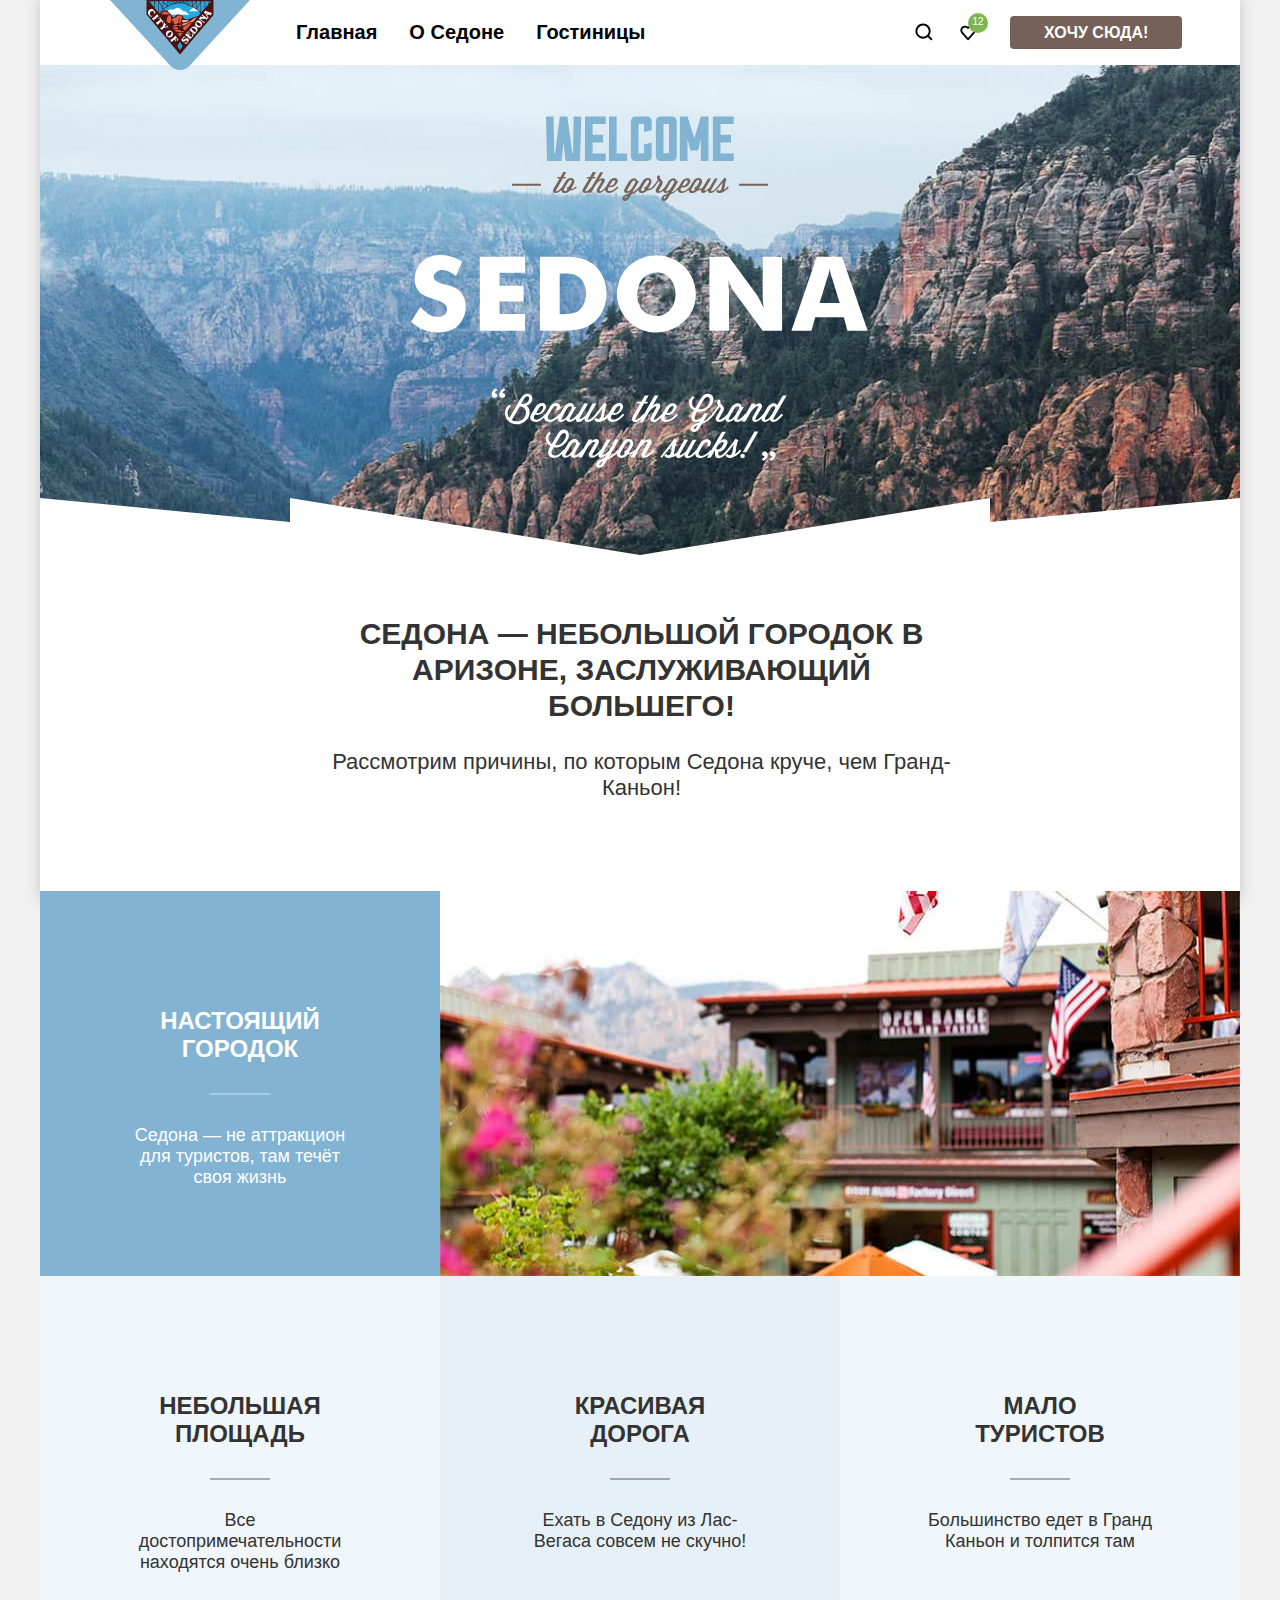
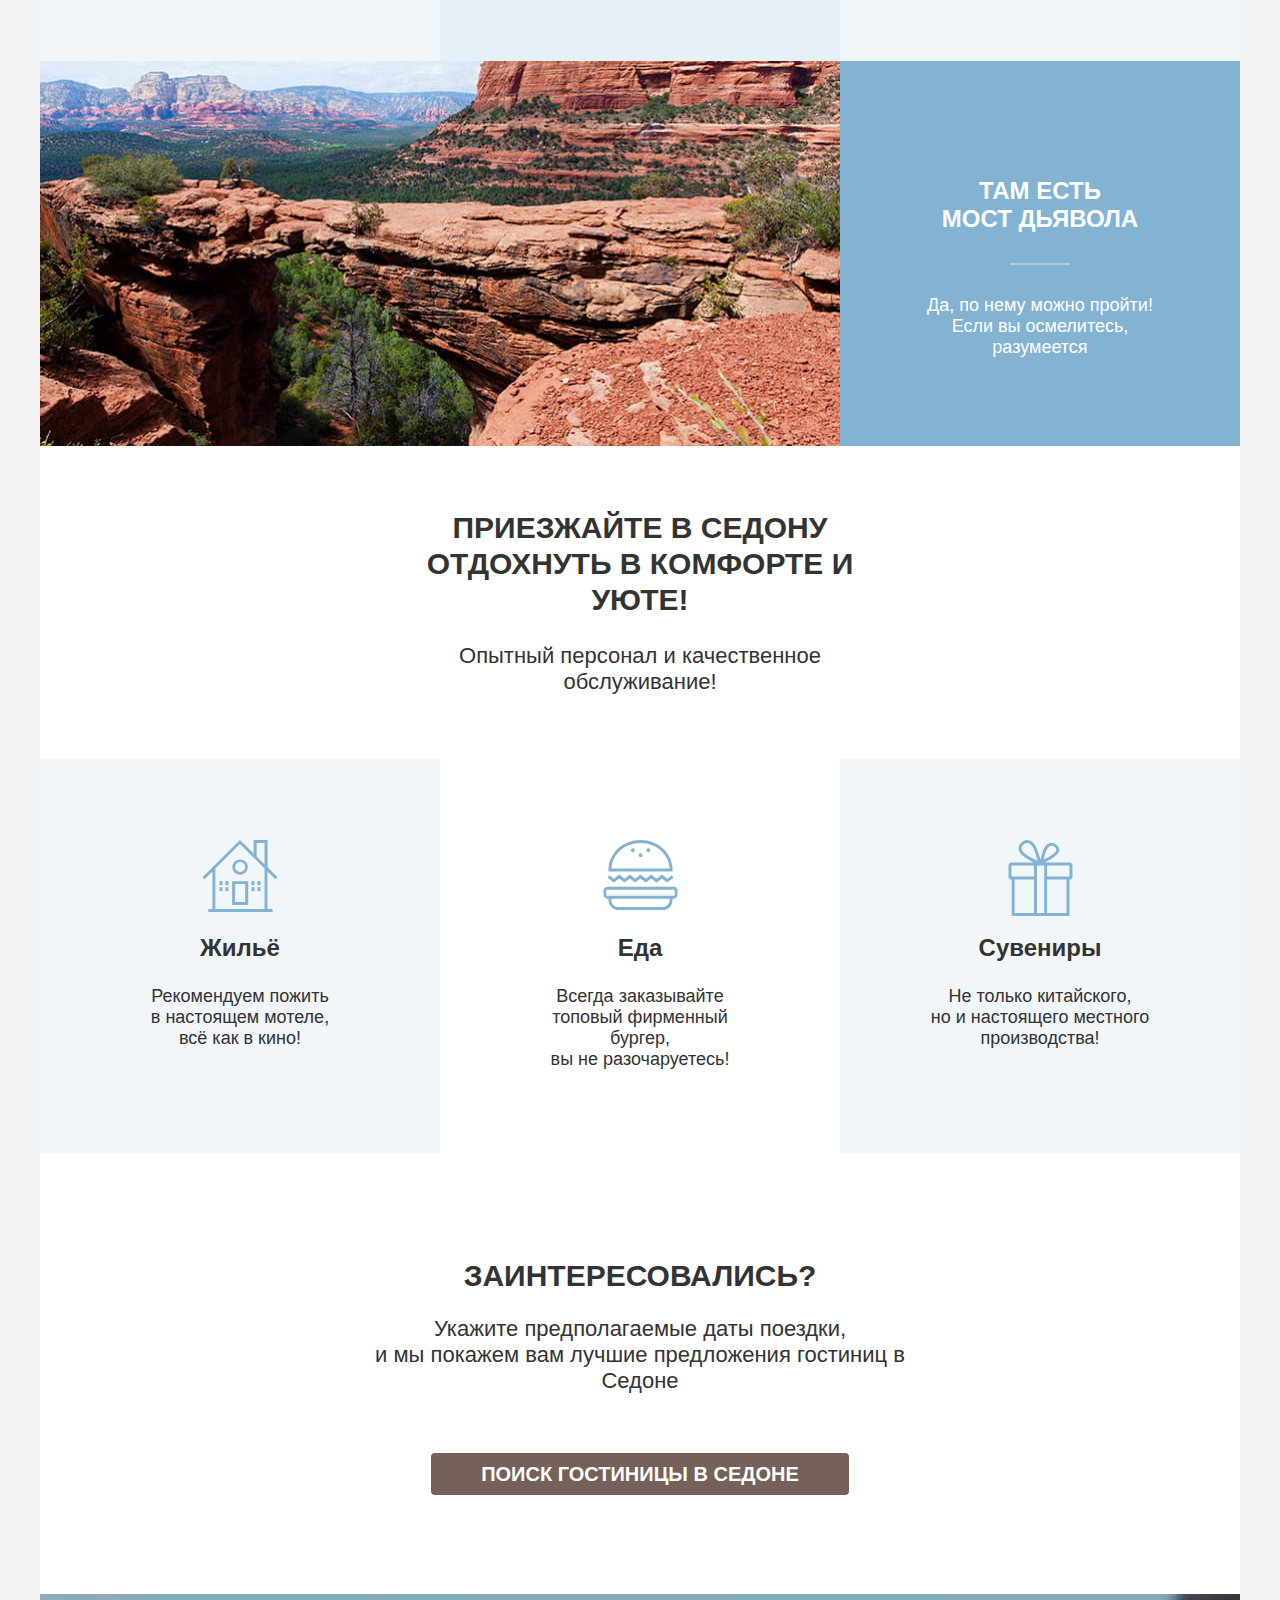
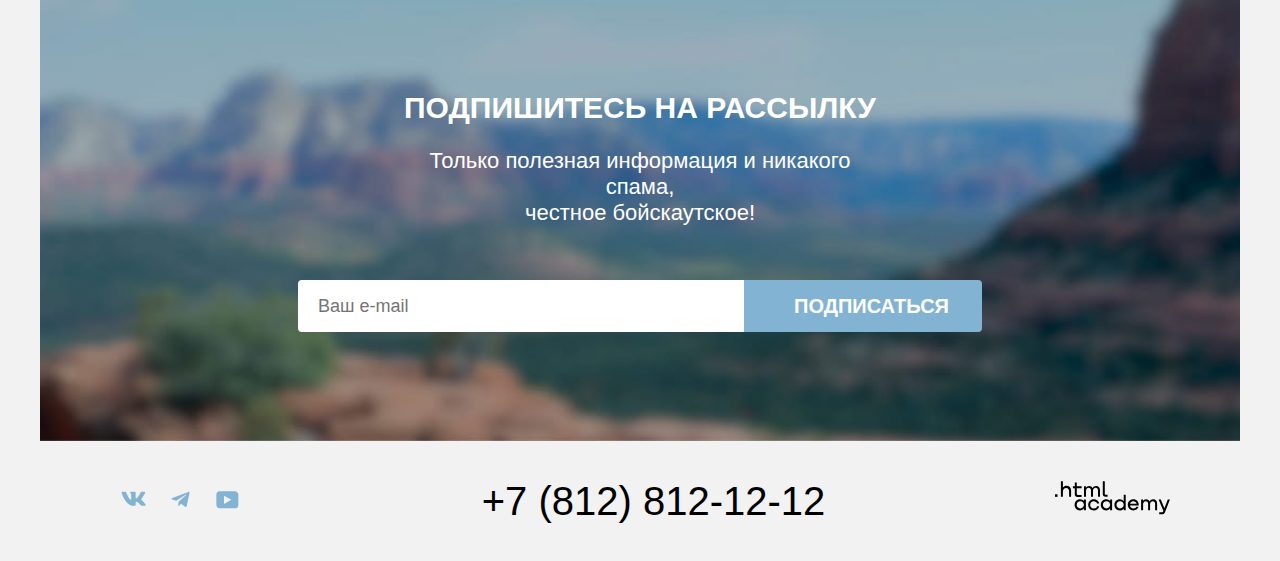
==== index.html @ 69a7d45a "декор элементы" ====
<!DOCTYPE html>
<html lang="ru">

  <head>
    <meta charset="utf-8">
    <title>HTML Academy: Седона</title>
    <link rel="stylesheet" href="styles/styles.css">
  </head>

  <body>
    <div class="wrapper">
    <header class="header">
      <a class="header-link">
          <img class="header-logo" src="images/header/logo.svg"  width="140" height="70" alt="Логотип сайта городка Седона">
        </a>

      <nav class="navigation">
        <ul class="navigation-list">
          <li class="navigation-item">
            <a class="navigation-link navigation-link-current" href="">Главная</a>
          </li>
          <li class="navigation-item">
            <a class="navigation-link" href="#">О Седоне</a>
          </li>
          <li class="navigation-item">
            <a class="navigation-link" href="catalog.html">Гостиницы</a>
          </li>
        </ul>

        <ul class="navigation-list navigation-user">
          <li class="navigation-item item-search">
            <a class="navigation-user-link link-search" href="#">
              <svg class="navigation-icon" width="18" height="18" aria-hidden="true" focusable="false" viewBox="0 0 19 19" fill="none" xmlns="http://www.w3.org/2000/svg">
                <path d="M18.5 17.0083L14.8 13.3287C15.8 12.0359 16.5 10.3453 16.5 8.4558C16.5 4.08011 12.9 0.5 8.5 0.5C4.1 0.5 0.5 4.17956 0.5 8.55525C0.5 12.9309 4.1 16.511 8.5 16.511C10.3 16.511 12 15.9144 13.4 14.8204L17.1 18.5L18.5 17.0083ZM8.5 14.5221C5.2 14.5221 2.5 11.837 2.5 8.55525C2.5 5.27348 5.2 2.5884 8.5 2.5884C11.8 2.5884 14.5 5.27348 14.5 8.55525C14.5 11.837 11.8 14.5221 8.5 14.5221Z" fill="black"/>
              </svg>
              <span class="visually-hidden">Поиск</span>
            </a>
          </li>
          <li class="navigation-item item-favorites">
            <a class="navigation-user-link link-favorites" href="#">
              <svg class="navigation-icon" width="18" height="17" aria-hidden="true" focusable="false" viewBox="0 0 20 20" fill="none" xmlns="http://www.w3.org/2000/svg">
                <path d="M9.9 19C9.6 19 9.3 18.9 9.1 18.6C3.7 12.5 2.4 11.1 2.1 10.7C1.4 9.8 1 8.6 1 7.4C1 4.4 3.4 2 6.5 2C7.8 2 9 2.5 10 3.3C11 2.5 12.3 2 13.5 2C16.5 2 19 4.4 19 7.4C19 8.7 18.5 9.9 17.7 10.8L10.7 18.7C10.5 18.9 10.3 19 9.9 19ZM3.9 9.5C4.2 9.9 7.4 13.5 10 16.4L16.2 9.4C16.7 8.9 16.9 8.2 16.9 7.4C16.9 5.6 15.4 4.1 13.6 4.1C12.6 4.1 11.6 4.6 10.9 5.4C10.6 5.7 10.3 5.8 10 5.8C9.7 5.8 9.4 5.6 9.2 5.4C8.5 4.6 7.5 4.1 6.5 4.1C4.7 4.1 3.2 5.6 3.2 7.4C3.1 8.3 3.5 9 3.9 9.5C3.8 9.5 3.8 9.5 3.9 9.5Z" fill="black"/>
              </svg>
              <span class="visually-hidden">Избранное</span>
              <span class="favorites-number">12</span>
            </a>
          </li>
          <li class="navigation-item item-here">
            <a class="link-here" href="#">Хочу сюда!</a>
          </li>
        </ul>
      </nav>
    </header>

    <main class="main-index main-container">
      <section class="hero">
        <h1 class="visually-hidden">Великолепная Седона</h1>
        <img class="hero-image" width="458" height="352" src="images/welcome.svg" alt="Welcome to the gorgeous Sedona, because the Grand Canyon sucks!">
      </section>

      <section class="sedona">
        <h2 class="sedona-title">Седона — небольшой городок в Аризоне, заслуживающий большего!</h2>
         <p  class="sedona-subtitle">Рассмотрим причины, по которым Седона круче, чем Гранд-Каньон!</p>
      </section>

      <section class="advantages">
        <h2 class="visually-hidden">Преимущества</h2>
        <ul class="advantages-list">
          <li class="advantages-item-toun">
            <div class="advantages-item-container">
              <h3 class="advantages-title advantages-title-toun">Настоящий городок</h3>
              <p class="advantages-description">Седона — не аттракцион для туристов, там течёт своя жизнь</p>
            </div>
            <img class="advantages-image"  width="800" height="385" src="images/photo-1.jpg"  alt="Вид на отель Седоны">
          </li>
          <li class="advantages-item-square">
            <div class="advantages-item-container">
              <h3 class="advantages-title">Небольшая <br>площадь</h3>
              <p class="advantages-description">Все достопримечательности находятся очень близко</p>
            </div>
          </li>
          <li class="advantages-item-road">
            <div class="advantages-item-container">
              <h3 class="advantages-title">Красивая <br>дорога</h3>
              <p class="advantages-description">Ехать в Седону из Лас-Вегаса совсем не скучно!</p>
            </div>
          </li>
          <li class="advantages-item-tourist">
            <div class="advantages-item-container">
              <h3 class="advantages-title">Мало <br>туристов</h3>
              <p class="advantages-description">Большинство едет в Гранд Каньон и толпится там</p>
            </div>
          </li>
          <li class="advantages-item-bridge">
            <div class="advantages-item-container">
              <h3 class="advantages-title advantages-title-bridge">Там есть<br> мост дьявола</h3>
              <p class="advantages-description">Да, по нему можно пройти! Если вы осмелитесь, разумеется</p>
            </div>
            <img class="advantages-image" width="800" height="385" src="images/photo-2.jpg"  alt="Вид на Мост Дьявола">
          </li>
        </ul>
      </section>

      <section class="services-invite">
        <h2 class="services-invite-title">Приезжайте в Седону отдохнуть в комфорте и уюте!</h2>
        <p class="services-invite-subtitle">Опытный персонал и качественное обслуживание!</p>
      </section>

      <section class="services">
        <ul class="services-list">
          <li class="services-item item-house">
            <div class="services-item-container">
              <h3 class="services-title">Жильё</h3>
              <p class="services-description">Рекомендуем пожить<br> в настоящем мотеле,<br> всё как в кино!</p>
            </div>
          </li>
          <li class="services-item item-food">
            <div class="services-item-container">
              <h3 class="services-title">Еда</h3>
              <p class="services-description">Всегда заказывайте<br> топовый фирменный бургер,<br> вы не разочаруетесь!</p>
            </div>
          </li>
          <li class="services-item item-present">
            <div class="services-item-container">
              <h3 class="services-title">Сувениры</h3>
              <p class="services-description">Не только китайского,<br> но и настоящего местного производства!</p>
            </div>
          </li>
        </ul>
      </section>

      <section class="search">
        <h2 class="visually-hidden">Поиск гостиницы в Седоне</h2>
        <h3 class="hotel-title">Заинтересовались?</h3>
        <p class="hotel-subtitle">Укажите предполагаемые даты поездки,<br> и мы покажем вам лучшие предложения гостиниц в Седоне</p>
        <a class="button search-button" href="">Поиск гостиницы в Седоне</a>
      </section>

      <section class="subscribe">
          <div class="subscribe-container">
          <h2 class="subscribe-title">Подпишитесь на рассылку</h2>
          <h3 class="subscribe-subtitle">Только полезная информация и никакого спама,<br> честное бойскаутское!</h3>
          <form class="subscribe-form" action="https://echo.htmlacademy.ru/" method="post">
            <label for="subscribe-email" class="visually-hidden">Введите ваш e-mail</label>
            <input class="subscribe-email" id="subscribe-email" type="email" name="newsletter-email" placeholder="Ваш e-mail">
            <button class="button subscribe-button" type="submit">
              <span class="subscribe-button-text">Подписаться</span>
            </button>
          </form>
        </div>
      </section>
    </main>

    <footer class="footer">
      <section class="footer-social">
        <h2 class="visually-hidden">Соцсети</h2>
        <ul class="footer-social-list">
          <li class="footer-social-item">
            <a class="footer-link footer-link-vk" href="#">
              <svg class="footer-icon" width="25" height="15" viewBox="0 0 25 15"  xmlns="http://www.w3.org/2000/svg">
                <path fill-rule="evenodd" clip-rule="evenodd" d="M24.1164 1.80445C24.2824 1.25845 24.1164 0.856445 23.3214 0.856445H20.6964C20.0284 0.856445 19.7204 1.20345 19.5534 1.58645C19.5534 1.58645 18.2184 4.78245 16.3274 6.85845C15.7154 7.46045 15.4374 7.65145 15.1034 7.65145C14.9364 7.65145 14.6854 7.46045 14.6854 6.91345V1.80445C14.6854 1.14845 14.5014 0.856445 13.9454 0.856445H9.81738C9.40038 0.856445 9.14938 1.16045 9.14938 1.44945C9.14938 2.07045 10.0954 2.21445 10.1924 3.96245V7.76045C10.1924 8.59345 10.0394 8.74444 9.70538 8.74444C8.81538 8.74444 6.65038 5.53345 5.36538 1.85945C5.11638 1.14445 4.86438 0.856445 4.19338 0.856445H1.56638C0.816382 0.856445 0.666382 1.20345 0.666382 1.58645C0.666382 2.26845 1.55638 5.65645 4.81138 10.1374C6.98138 13.1974 10.0364 14.8564 12.8194 14.8564C14.4884 14.8564 14.6944 14.4884 14.6944 13.8534V11.5404C14.6944 10.8034 14.8524 10.6564 15.3814 10.6564C15.7714 10.6564 16.4384 10.8484 17.9964 12.3234C19.7764 14.0724 20.0694 14.8564 21.0714 14.8564H23.6964C24.4464 14.8564 24.8224 14.4884 24.6064 13.7604C24.3684 13.0364 23.5184 11.9854 22.3914 10.7384C21.7794 10.0284 20.8614 9.26345 20.5824 8.88045C20.1934 8.38945 20.3044 8.17044 20.5824 7.73345C20.5824 7.73345 23.7824 3.30745 24.1154 1.80445H24.1164Z" fill="currentColor"/>
              </svg>
              <span class="visually-hidden">Вконтакте</span>
            </a>
          </li>
          <li class="footer-social-item">
            <a class="footer-link footer-link-telegram" href="#">
              <svg class="footer-icon" width="18" height="16" viewBox="0 0 18 16"  xmlns="http://www.w3.org/2000/svg">
                <path d="M16.785 0.955705L0.840489 7.1042C-0.247661 7.54126 -0.241365 8.14828 0.640845 8.41897L4.73445 9.69597L14.2058 3.72014C14.6537 3.44766 15.0629 3.59424 14.7265 3.89281L7.05283 10.8183H7.05103L7.05283 10.8192L6.77045 15.0387C7.18413 15.0387 7.36669 14.8489 7.59871 14.625L9.58705 12.6915L13.7229 15.7464C14.4855 16.1664 15.0332 15.9506 15.2229 15.0405L17.9379 2.2453C18.2158 1.13107 17.5126 0.626562 16.785 0.955705Z" fill="currentColor"/>
              </svg>
              <span class="visually-hidden">Телеграм</span>
            </a>
          </li>
          <li class="footer-social-item">
            <a class="footer-link footer-link-youtube" href="#">
              <svg class="footer-icon" width="23" height="18" viewBox="0 0 23 18"  xmlns="http://www.w3.org/2000/svg">
                <path d="M18.9402 0.356445H3.50738C1.64668 0.356445 0.333252 1.9502 0.333252 3.75645V13.8502C0.333252 15.7627 1.64668 17.3564 3.50738 17.3564H19.1591C20.8009 17.3564 22.3333 15.7627 22.3333 13.9564V3.75645C22.1143 1.9502 20.8009 0.356445 18.9402 0.356445ZM7.99494 12.8939V4.81894L15.3283 8.85645L7.99494 12.8939Z" fill="currentColor"/>
              </svg>
              <span class="visually-hidden">Ютуб</span>
            </a>
          </li>
        </ul>
      </section>

      <section class="footer-contacts">
        <h2 class="visually-hidden">Контакты</h2>
        <a class="footer-link footer-link-contacts" href="tel:+78128121212">+7 (812) 812-12-12</a>
      </section>
      <section class="footer-logo">
        <h2 class="visually-hidden">Разработчик</h2>
        <a class="footer-link footer-link-logo" href="https://htmlacademy.ru/">
          <svg class="footer-icon" width="115" height="34" viewBox="0 0 115 34" fill="currentColor" xmlns="http://www.w3.org/2000/svg">
            <path d="M0 13.2564V15.8564H2.5V13.2564H0Z" fill="black"/>
            <path d="M11.6 4.85645C10 4.85645 8.8 5.55645 8 6.55645H7.9V0.356445H5.9V15.8564H7.9V10.5564C7.9 8.45645 9.2 6.95645 11.2 6.95645C13 6.95645 14.1 8.35645 14.1 10.1564V15.8564H16.1V9.75644C16.2 6.75644 14.3 4.85645 11.6 4.85645Z" fill="black"/>
            <path d="M26.6 5.15645H21.8V1.45645H19.8V5.25645H17.9V7.25645H19.8V13.2564C19.8 14.9564 20.8 15.9564 22.5 15.9564H26.6V13.9564H22.9C22.2 13.9564 21.8 13.5564 21.8 12.8564V7.15645H26.6V5.15645Z" fill="black"/>
            <path d="M41.1 4.95645C39.5 4.95645 38.2 5.75645 37.6 7.05645H37.5C36.9 5.85645 35.7 4.95645 34.1 4.95645C32.7 4.95645 31.6 5.75645 31 6.75645H30.9V5.15645H29V15.7564H31V10.3564C31 8.35645 32 6.85645 33.6 6.85645C35.1 6.85645 36 7.85645 36 9.45645V15.7564H38V10.1564C38 7.75645 39.4 6.85645 40.6 6.85645C42.1 6.85645 43 7.85645 43 9.45645V15.7564H45V9.25644C45.1 6.75644 43.6 4.95645 41.1 4.95645Z" fill="black"/>
            <path d="M47.8 13.0564C47.8 14.7564 48.8 15.7564 50.6 15.7564H52.6V13.7564H50.9C50.2 13.7564 49.8 13.3564 49.8 12.6564V0.356445H47.8V13.0564Z" fill="black"/>
            <path d="M28.9 20.0564C28 18.9564 26.7 18.2564 25 18.2564C21.9 18.2564 19.6 20.5564 19.6 23.8564C19.6 27.1564 21.9 29.4564 25 29.4564C26.8 29.4564 28 28.6564 28.8 27.5564H28.9V29.1564H30.9V18.5564H28.9V20.0564ZM25.3 27.4564C23.1 27.4564 21.7 25.8564 21.7 23.8564C21.7 21.8564 23.1 20.2564 25.3 20.2564C27.5 20.2564 28.9 21.8564 28.9 23.8564C28.9 25.7564 27.5 27.4564 25.3 27.4564Z" fill="black"/>
            <path d="M44.2 22.3564C43.7 19.9564 41.6 18.2564 38.8 18.2564C35.4 18.2564 33.2 20.7564 33.2 23.8564C33.2 26.9564 35.4 29.4564 38.8 29.4564C41.6 29.4564 43.7 27.6564 44.2 25.2564H42.1C41.7 26.5564 40.4 27.5564 38.8 27.5564C36.6 27.5564 35.2 25.9564 35.2 23.9564C35.2 21.9564 36.6 20.3564 38.8 20.3564C40.4 20.3564 41.6 21.3564 42.1 22.5564H44.2V22.3564Z" fill="black"/>
            <path d="M55.1 20.0564C54.2 18.9564 52.9 18.2564 51.2 18.2564C48.1 18.2564 45.8 20.5564 45.8 23.8564C45.8 27.1564 48.1 29.4564 51.2 29.4564C53 29.4564 54.2 28.6564 55 27.5564H55.1V29.1564H57.1V18.5564H55.1V20.0564ZM51.5 27.4564C49.3 27.4564 47.9 25.8564 47.9 23.8564C47.9 21.8564 49.3 20.2564 51.5 20.2564C53.7 20.2564 55.1 21.8564 55.1 23.8564C55.1 25.7564 53.6 27.4564 51.5 27.4564Z" fill="black"/>
            <path d="M68.7 20.1564C67.8 19.0564 66.5 18.2564 64.8 18.2564C61.7 18.2564 59.4 20.5564 59.4 23.8564C59.4 27.1564 61.6 29.4564 64.8 29.4564C66.5 29.4564 67.8 28.6564 68.6 27.6564H68.7V29.1564H70.7V13.7564H68.7V20.1564ZM65.1 27.4564C62.9 27.4564 61.5 25.8564 61.5 23.8564C61.5 21.8564 62.9 20.2564 65.1 20.2564C67.3 20.2564 68.7 21.8564 68.7 23.8564C68.6 25.8564 67.2 27.4564 65.1 27.4564Z" fill="black"/>
            <path d="M78.3 18.2564C75 18.2564 72.8 20.7564 72.8 23.8564C72.8 26.8564 74.9 29.4564 78.3 29.4564C80.8 29.4564 82.8 28.1564 83.5 25.8564H81.4C80.9 26.8564 79.8 27.4564 78.4 27.4564C76.5 27.4564 75.1 26.1564 75 24.5564H83.8C84 20.9564 81.8 18.2564 78.3 18.2564ZM78.3 20.1564C80 20.1564 81.3 21.1564 81.6 22.7564H75.1C75.4 21.2564 76.6 20.1564 78.3 20.1564Z" fill="black"/>
            <path d="M98.2 18.2564C96.6 18.2564 95.3 19.0564 94.6 20.2564H94.5C93.9 19.0564 92.7 18.2564 91.1 18.2564C89.7 18.2564 88.6 18.9564 88 20.0564V18.5564H86.1V29.1564H88.1V23.7564C88.1 21.7564 89.1 20.3564 90.7 20.2564C92.2 20.2564 93.1 21.2564 93.1 22.8564V29.1564H95.1V23.5564C95.1 21.1564 96.5 20.2564 97.7 20.2564C99.2 20.2564 100.1 21.2564 100.1 22.8564V29.1564H102.1V22.6564C102.2 20.0564 100.7 18.2564 98.2 18.2564Z" fill="black"/>
            <path d="M109.4 27.3564L105.8 18.4564H103.6L108.4 30.0564C108.1 30.9564 107.7 31.2564 106.7 31.2564H104.2V33.2564H106.7C108.5 33.2564 109.5 32.4564 110.2 30.6564L114.9 18.4564H112.8L109.4 27.3564Z" fill="black"/>
            </svg>
        </a>
      </section>
    </footer>
    </div>
  </body>
</html>
---- styles/styles.css ----
@font-face {
  font-family: "PT Sans";
  font-style: normal;
  font-weight: 400;
  src: url("../fonts/ptsans-400.woff2") format("woff2");
  font-display: swap;
}

@font-face {
  font-family: "PT Sans";
  font-style: normal;
  font-weight: 700;
  src: url("../fonts/ptsans-700.woff2") format("woff2");
  font-display: swap;
}

html {
  height: 100%;
}

body {
  margin: 0;
  display: flex;
  flex-direction: column;
  min-height: 100%;
  height: 100%;
  font-family: "PT Sans", Arial, sans-serif;
  font-size: 18px;
  line-height: 21px;
  font-weight: 400;
  color: #333333;
  background-color: #ffffff;
  background: #F2F2F2;

}

.wrapper {
  min-height: 100%;
  display: flex;
  flex-direction: column;
  width: 1200px;
  margin: 0 auto;
  background: #ffffff;
  box-shadow: 0 0 15px rgba(0, 0, 0, 0.2);
}

.visually-hidden {
  position: absolute;
  width: 1px;
  height: 1px;
  margin: -1px;
  border: 0;
  padding: 0;
  white-space: nowrap;
  clip-path: inset(100%);
  clip: rect(0 0 0 0);
  overflow: hidden;
}

.button {
  font-family: inherit;
  font-size: 16px;
  line-height: 20px;
  font-weight: 700;
  text-align: center;
  color: #ffffff;

  text-decoration: none;
  text-transform: uppercase;
  border: none;
}

.header {
  display: flex;
  flex-direction: row;
  justify-content: space-between;
  align-items: flex-start;
  padding: 0 70px;
  gap: 30px;

}

.header-logo {
  position: relative;
  margin-bottom: -10px;
}

.navigation {
  display: flex;
  width: 100%;
  text-decoration: none;
  color: inherit;
}

.navigation-list {
  display: flex;
  flex-direction: row;
  align-items: center;
  flex-wrap: wrap;
  width: 500px;
  margin: 0;
  padding: 0;
  text-decoration: none;
  color: inherit;
  list-style-type: none;
}

.navigation-link {
  display: block;
  padding: 20px 0;
  margin: 0 16px;
  font-weight: 700;
  font-size: 20px;
  line-height: 24px;
  color: #000000;
  background-color: #FFFFFF;
  text-decoration: none;
  position: relative;
}
.navigation-link-current::after {
  content: "";
  width: 100%;
  height: 2px;
  display: none;
  background-color: #000000;
  position: absolute;
  bottom: 0;
  left: 0;
  z-index: 1;
}

.navigation-link-current:hover:after {
  display: block;
}

.navigation-link:hover {
  opacity: 0.6;
}

.navigation-link:focus {
  box-shadow: inset 0 0 0 4px #e7e7e7;
  outline: none;
}

.navigation-link:active {
  opacity: 0.3;
}

.navigation-user-link:hover {
  opacity: 0.6;
}

.navigation-user-link:focus {
  box-shadow: inset 0 0 0 4px #e7e7e7;
  outline: none;
}

.navigation-user-link:active {
  opacity: 0.3;
}

.link-here:hover {
  opacity: 0.6;
}

.link-here:focus {
  box-shadow: inset 0 0 0 4px #e7e7e7;
  outline: none;
}

.link-here:active {
  opacity: 0.3;
}

.header-logo:hover {
  opacity: 0.6;
}

.header-logo:focus {
  box-shadow: inset 0 0 0 4px #e7e7e7;
  outline: none;
}

.header-logo:active {
  opacity: 0.3;
}

.navigation-icon {
  position: absolute;
  top: 0;
  right: 0;
  bottom: 0;
  left: 0;
  margin: auto;
  fill: #dbdbdb;
}

.navigation-user-link {
  display: flex;
  width: 44px;
  min-height: 60px;
  position: relative;

}


.favorites-number {
  font-weight: 400;
  font-size: 10px;
  line-height: 10px;
  color: #ffffff;
  background-color: #7DB54F;
  text-decoration: none;
  text-align: center;
  border-radius: 10px;
  width: 20px;
  height: 20px;
  position: absolute;
  top: 11px;
  right: 2px;
  padding-top: 4px;
  box-sizing: border-box;
}
.link-here {
  font-weight: 700;
  font-size: 16px;
  line-height: 20px;
  color: #ffffff;
  background-color: #756157;
  text-decoration: none;
  text-transform: uppercase;
  border-radius: 4px;
  padding: 8px 34px 8px 34px;
  white-space: nowrap;
  width: 90px;
}

.navigation-user {
  display: grid;
  grid-template-columns: 44px 44px 212px;
  align-items: center;
  padding: 0;
  margin-left: 122px;
  width: 320px;

  list-style-type: none;
}


.item-here {
  margin-left: 20px;
}

.navigation-user .navigation-link {
  min-width: 16px;
  min-height: 22px;
}

.main-container {
  flex-grow: 1;

}
.main-index {
  background-color: #FFFFFF;
  text-align: center;
}

.sedona {
  margin: 61px 276px;
}
.sedona-title {
  width: 651px;
  font-size: 30px;
  line-height: 36px;
  text-transform: uppercase;
}
.sedona-subtitle {
  width: 651px;
  font-size: 22px;
  line-height: 26px;
}
.hero-image {
  background-position: center ,center;
  padding-top: 51px;
  padding-bottom: 82px;
}

.advantages-list {
  display: flex;
  margin: 0;
  padding: 0;
  text-align: center;
  font-size: 24px;
  line-height: 28px;
  list-style: none;
  flex-wrap: wrap;
}

.advantages-item-container {
  width: 400px;
  min-height: 200px;
  height: 385px;
  padding: 90px 85px;
  box-sizing: border-box;
}
.advantages-image {
  display: flex;

}

.advantages-item-toun{
  display: flex;
  background: #82B3D3;
  color: #ffffff;
}

.advantages-item-bridge {
  display: flex;
  flex-direction: row-reverse;
  background: #82B3D3;
  color: #ffffff;
}

.advantages-item-square,
.advantages-item-tourist {
  background: #83B3D31F;
}

.advantages-item-road {
  background: #83B3D333;
}


.advantages-title::after {
  display: block;
  width: 60px;
  height: 2px;
  content: "";
  background: rgba(0, 0, 0, 0.3);
  margin-left: auto;
  margin-right: auto;
  margin-top: 30px;
  margin-bottom: 30px
}

.advantages-title-toun::after {
  display: block;
  width: 60px;
  height: 2px;
  content: "";
  background: rgba(255, 255, 255, 0.3);
  margin-left: auto;
  margin-right: auto;
  margin-top: 30px;
  margin-bottom: 30px
}

.advantages-title-bridge::after {
  display: block;
  width: 60px;
  height: 2px;
  content: "";
  background: rgba(255, 255, 255, 0.3);
  margin-left: auto;
  margin-right: auto;
  margin-top: 30px;
  margin-bottom: 30px
}


.services-invite {
  margin: 64px 347.5px;
}

.services-list {
  display: flex;
  flex-wrap: wrap;
  padding: 0;
  margin: 0;
}

.services-item-container {
  width: 400px;
  padding: 151px 85px 65px 85px;
  min-height: 200px;
  box-sizing: border-box;
}

.hero {
  width: 1200px;
  margin: 0 auto;
  background-image: url("../images/hero-end.svg"), url("../images/index-background.jpg");
  color: #000000;
  background-color: #4d8ab3;
  background-size: 1200px, cover;
  background-repeat: no-repeat;
  background-position: bottom ,0 0;
}


.advantages {
  text-align: center;
  margin-top: 90px;
}

.advantages-title {
  position: relative;
  margin: 0;
  padding-top: 26px;
  font-weight: 700;
  font-size: 24px;
  line-height: 28px;
  text-transform: uppercase;
}


.advantages-description {
   font-weight: 400;
   font-size: 18px;
   line-height: 21px;
}

.item-house {
  background: #83B3D31F ;
  background-image: url("../images/house.svg");
  background-repeat: no-repeat;
  background-position: center 81px;
}

.item-food {
  background-image: url("../images/food.svg");
  background-repeat: no-repeat;
  background-position: center 81px;
}

.item-present {
  background: #83B3D31F ;
  background-image: url("../images/present.svg");
  background-repeat: no-repeat;
  background-position: center 81px;
}

.services {
  text-align: center;
  list-style-type: none;
}

.services-invite-title {
  font-size: 30px;
  line-height: 36px;
  text-transform: uppercase;
}

.services-invite-subtitle {
  font-size: 22px;
  line-height: 26px;
}

.services-title {
  font-size: 24px;
  line-height: 28px;
}

.services-list {
  list-style-type: none;
}

.search {
  text-align: center;
  width: 592px;
  margin: 105px 304px 102px 304px;
}

.search-button {
  padding: 10px 50px 10px 50px;
  border-radius: 4px;
  background-color:#756157;
  font-size: 20px;
  line-height: 36px;
}

.search-button:hover {
  opacity: 0.6;
}

.search-button:focus {
  box-shadow: inset 0 0 0 4px #e7e7e7;
  outline: none;
}

.search-button:active {
  opacity: 0.3;
}

.hotel-title {
  font-size: 30px;
  line-height: 36px;
  text-transform: uppercase;
  margin: 0;
}

.hotel-subtitle {
  font-size: 22px;
  line-height: 26px;
  margin-bottom: 62px;
}

.subscribe {

  background-image: url("../images/subscribe.jpg");
  background-repeat: no-repeat;
  background-position: bottom ,0 0;
  background-size: cover;
  color: #ffffff;
  text-align: center;
}

.subscribe-container {
  width: 684px;
  padding: 96px 258px 109px 258px;
  box-sizing: content-box;
}

.subscribe-title {

  font-size: 30px;
  line-height: 36px;
  text-transform: uppercase;
  margin: 0;
}

.subscribe-subtitle {
  width: 475px;
  margin-right: auto;
  margin-left: auto;
  font-weight: 400;
  font-size: 22px;
  line-height: 26px;
  margin-bottom: 54px;
}

.subscribe-form {
  display: flex;
  flex-direction: row;
  justify-content: center;
}

.subscribe-email {
  width: 452px;
  border-radius: 4px 0px 0px 4px;
  border-style: none;
  font-size: 18px;
  line-height: 24px;
  padding-left: 20px;
}

.subscribe-button {
  width: 238px;
  background-color: #82B3D3;
  border-radius: 0px 4px 4px 0px;
  padding: 8px 50px 8px 50px;
  font-size: 20px;
  line-height: 36px;
}


.subscribe-button:hover {
  opacity: 0.6;
}

.subscribe-button:focus {
  box-shadow: inset 0 0 0 4px #e7e7e7;
  outline: none;
}

.subscribe-button:active {
  opacity: 0.3;
}

.footer {
  display: flex;
  flex-direction: row;
  justify-content: space-between;
  width: 1060px;
  padding: 40px 70px 30px 70px;
  align-items: flex-start;
}



.footer-social {
  flex-direction: row;
  display: flex;
  width: 142px;

}

.footer-social-container {
  width: 47px;
  min-height: 20px;
  padding: 0px 10px 0px 10px;
}

.footer-social-list {
  display: grid;
  grid-template-columns: 47px 47px 47px;
  min-height: 40px;
  margin: 0;
  padding-top: 10px;
  align-items: flex-start;
  list-style-type: none;
  padding-inline-start: 0;
}

.footer-social-item {
  display: grid;
}

.footer-icon {
  display: grid;
  width: 100%;

}

.footer-contacts{
  font-weight: 400;
  font-size: 40px;
  line-height: 40px;
  text-decoration: none;
  text-transform: uppercase;
}

.footer-link {
  min-height: 40px;
  text-decoration: none;
  text-transform: uppercase;
  color: #83B3D3;
}

.footer-link-contacts {
  color: #000000;
}

.footer-link:hover {
  opacity: 0.6;
}

.footer-link:focus {
  color: #68a2ca
}

.footer-link:active {
  color: rgba(104, 162, 202, 0.3);
}

.footer-link-contacts:hover {
  opacity: 0.6;
}

.footer-link-contacts:focus {
  color: #756157;
}

.footer-link-contacts:active {
  color: rgba(117, 97, 87, 0.3);
}

.footer-link-logo:hover svg path{
  fill:#756157;
  opacity: 0.6;
}

.footer-link-logo:focus svg path{
  fill:#756157;
}

.footer-link-logo:active svg path{
  fill:#756157;
  opacity: 0.3;
}
.logo {
  display: block;
}
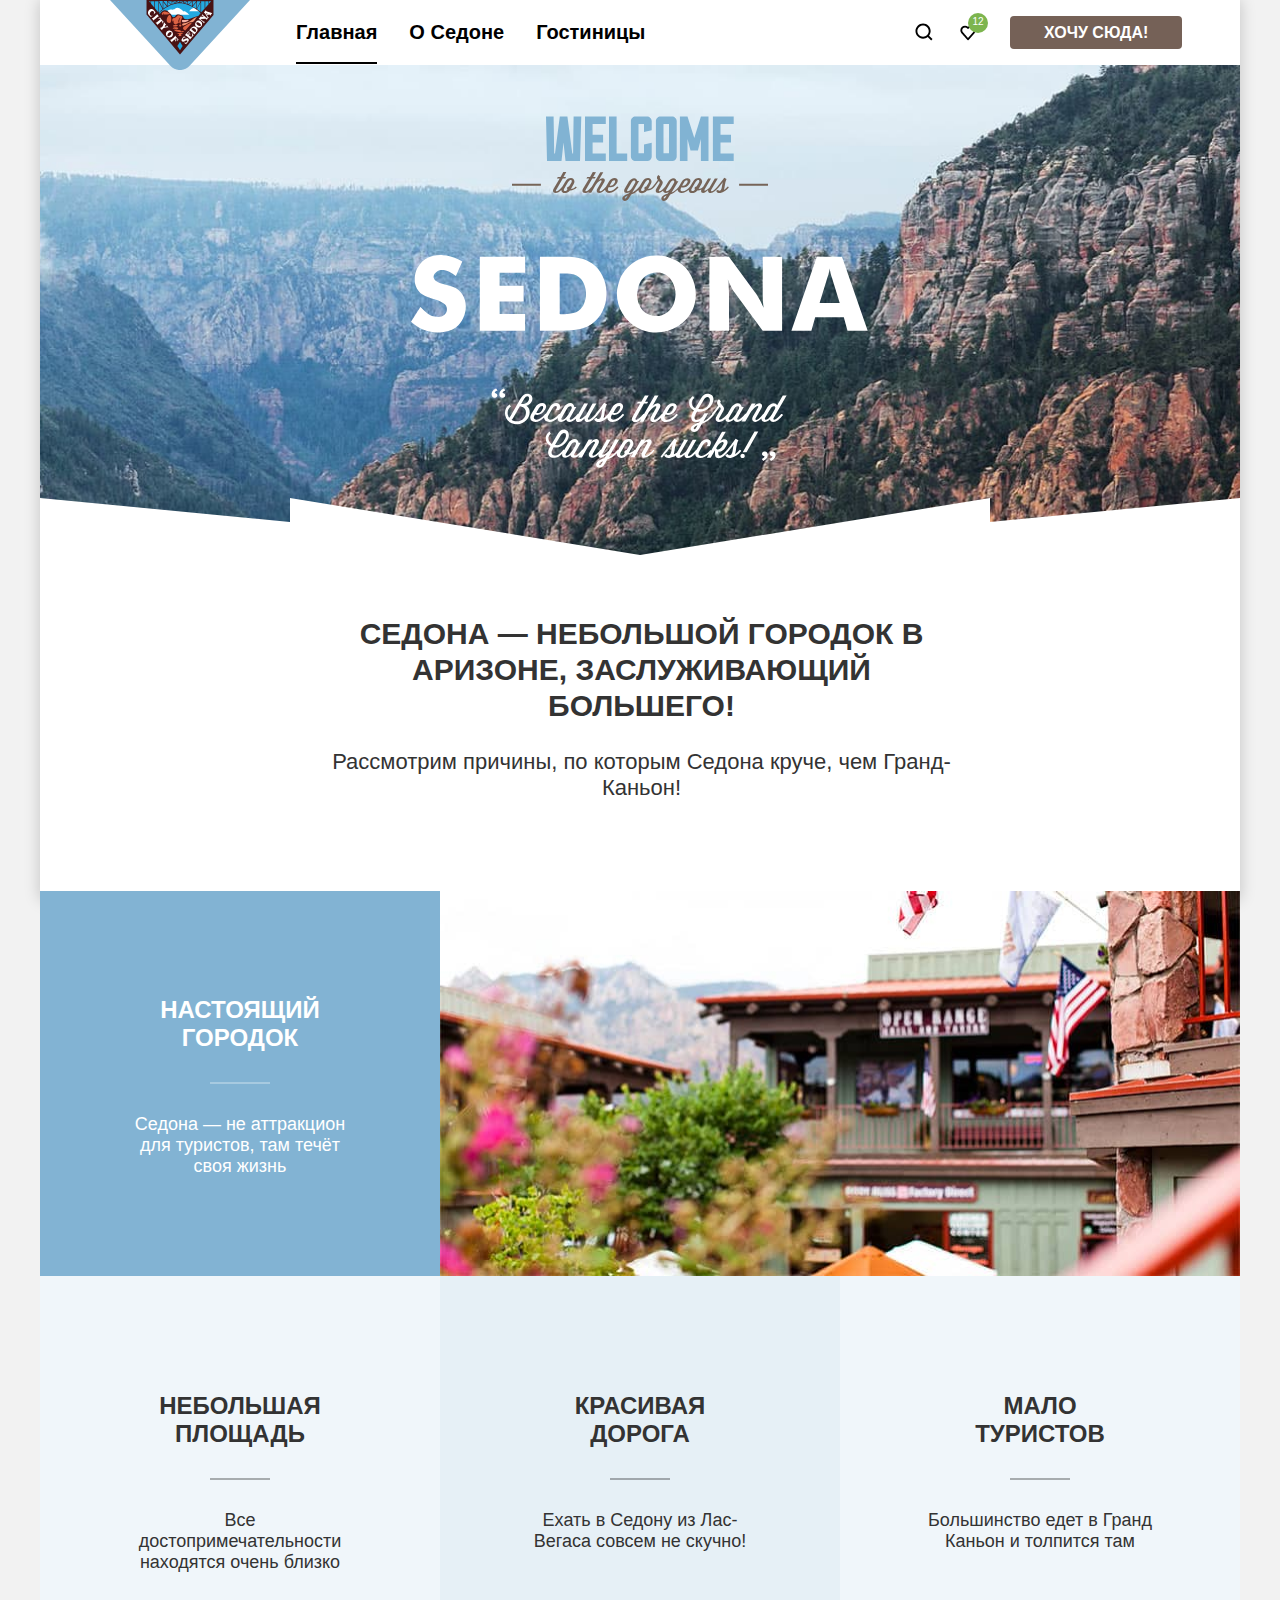
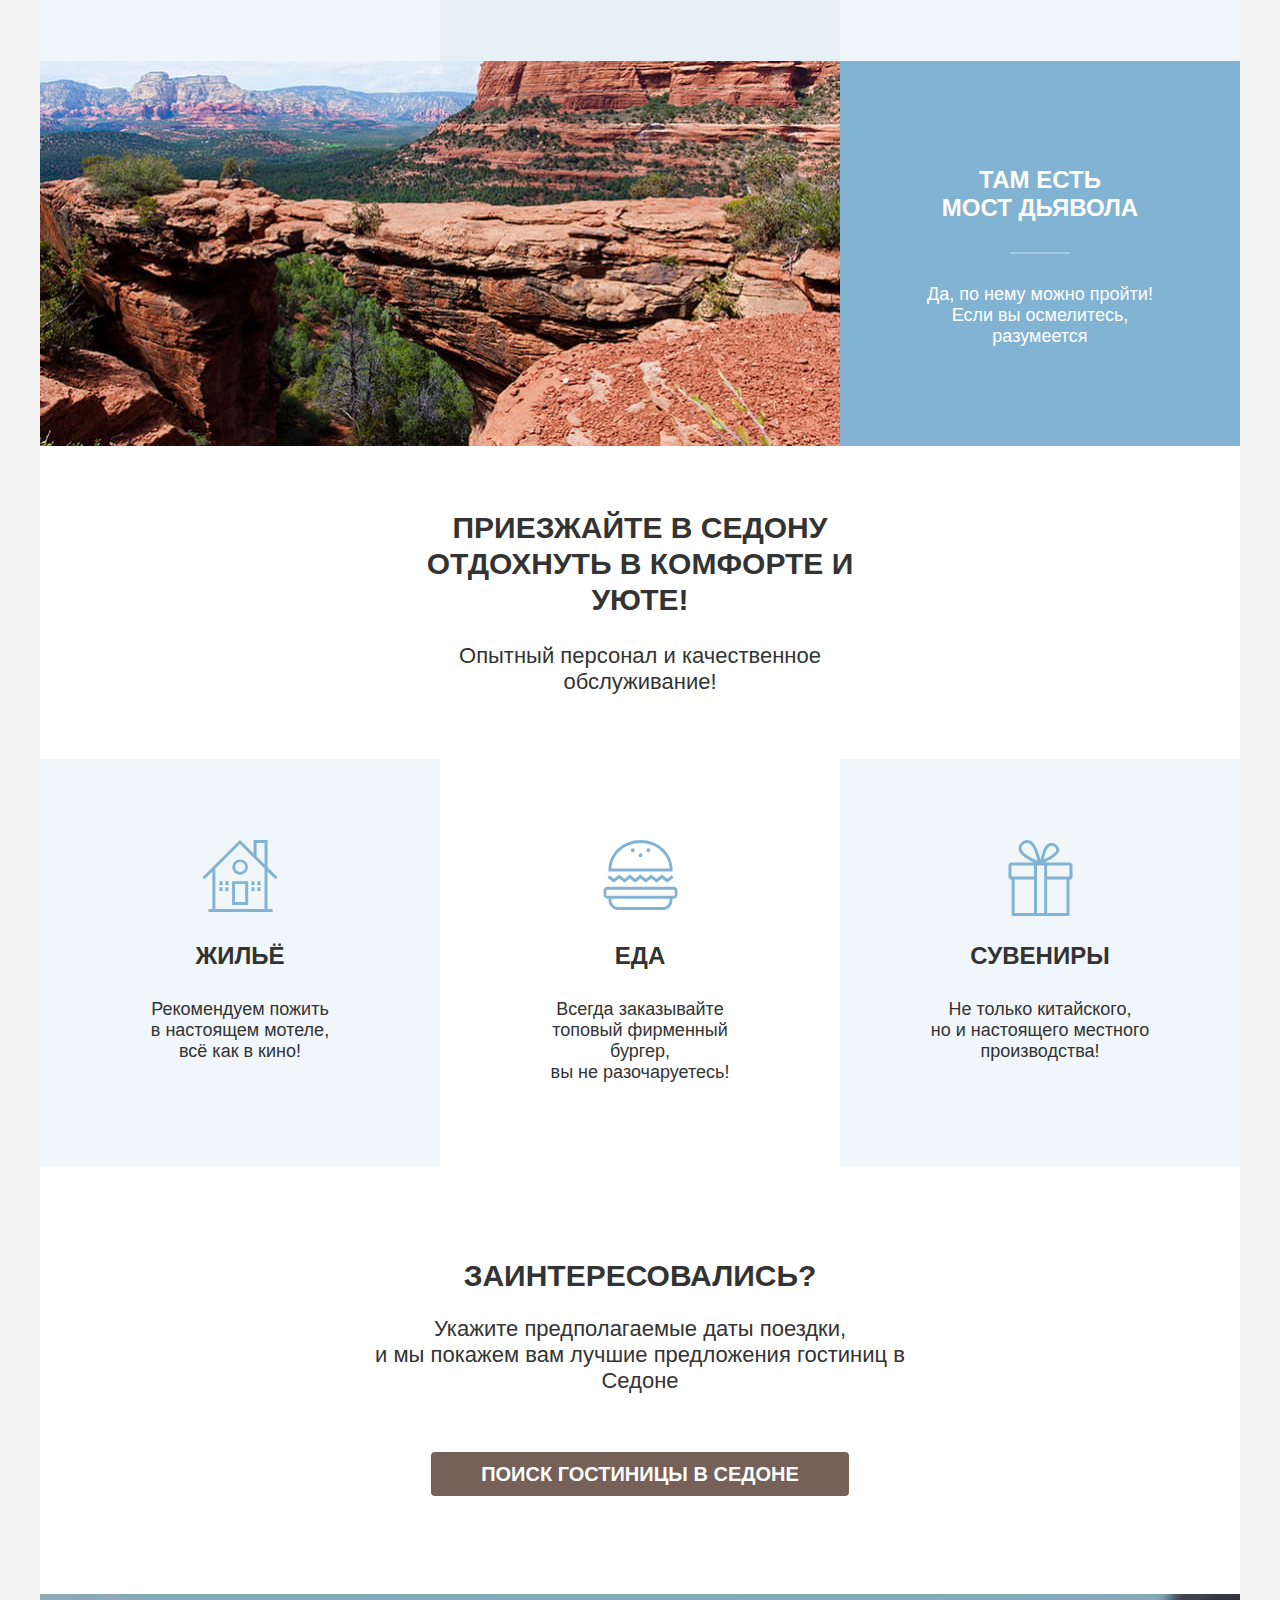
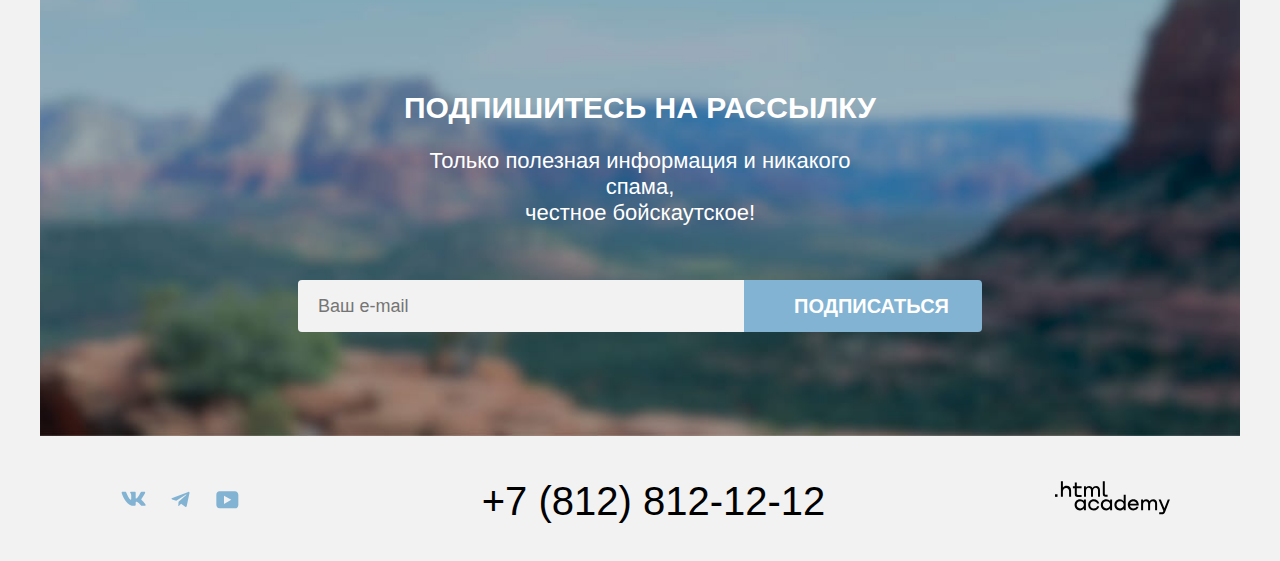
==== commit dc6e0116: "Merge pull request #8 from BigFloppa33/master" ====
--- a/index.html
+++ b/index.html
@@ -184,11 +184,11 @@
 
       <section class="footer-contacts">
         <h2 class="visually-hidden">Контакты</h2>
-        <a class="footer-link footer-link-contacts" href="tel:+78128121212">+7 (812) 812-12-12</a>
+        <a class="footer-link-contacts" href="tel:+78128121212">+7 (812) 812-12-12</a>
       </section>
       <section class="footer-logo">
         <h2 class="visually-hidden">Разработчик</h2>
-        <a class="footer-link footer-link-logo" href="https://htmlacademy.ru/">
+        <a class="footer-link-logo" href="https://htmlacademy.ru/">
           <svg class="footer-icon" width="115" height="34" viewBox="0 0 115 34" fill="currentColor" xmlns="http://www.w3.org/2000/svg">
             <path d="M0 13.2564V15.8564H2.5V13.2564H0Z" fill="black"/>
             <path d="M11.6 4.85645C10 4.85645 8.8 5.55645 8 6.55645H7.9V0.356445H5.9V15.8564H7.9V10.5564C7.9 8.45645 9.2 6.95645 11.2 6.95645C13 6.95645 14.1 8.35645 14.1 10.1564V15.8564H16.1V9.75644C16.2 6.75644 14.3 4.85645 11.6 4.85645Z" fill="black"/>
--- a/styles/styles.css
+++ b/styles/styles.css
@@ -129,7 +129,7 @@
   z-index: 1;
 }
 
-.navigation-link-current:hover:after {
+.navigation-link-current::after {
   display: block;
 }
 
@@ -160,7 +160,7 @@
 }
 
 .link-here:hover {
-  opacity: 0.6;
+  background-color  : #615048;
 }
 
 .link-here:focus {
@@ -169,7 +169,7 @@
 }
 
 .link-here:active {
-  opacity: 0.3;
+  color: rgba(255, 255, 255, 0.3) ;
 }
 
 .header-logo:hover {
@@ -413,6 +413,10 @@
   text-transform: uppercase;
 }
 
+.advantages-title-toun,
+.advantages-title-bridge {
+  margin-top: -11px;
+}
 
 .advantages-description {
    font-weight: 400;
@@ -459,8 +463,13 @@
 .services-title {
   font-size: 24px;
   line-height: 28px;
-}
-
+  text-transform: uppercase;
+  margin-top: 32px;
+}
+
+.services-description {
+  margin-top: 29px;
+}
 .services-list {
   list-style-type: none;
 }
@@ -468,11 +477,11 @@
 .search {
   text-align: center;
   width: 592px;
-  margin: 105px 304px 102px 304px;
+  margin: 92px 304px 102px 304px;
 }
 
 .search-button {
-  padding: 10px 50px 10px 50px;
+  padding: 11px 50px 11px 50px;
   border-radius: 4px;
   background-color:#756157;
   font-size: 20px;
@@ -480,16 +489,18 @@
 }
 
 .search-button:hover {
-  opacity: 0.6;
+  background-color: #615048;
 }
 
 .search-button:focus {
+  background-color: #615048;
   box-shadow: inset 0 0 0 4px #e7e7e7;
   outline: none;
 }
 
 .search-button:active {
-  opacity: 0.3;
+  background-color: #756157;
+  color: rgba(255, 255, 255, 0.3);
 }
 
 .hotel-title {
@@ -517,7 +528,7 @@
 
 .subscribe-container {
   width: 684px;
-  padding: 96px 258px 109px 258px;
+  padding: 96px 258px 104px 258px;
   box-sizing: content-box;
 }
 
@@ -547,17 +558,29 @@
 
 .subscribe-email {
   width: 452px;
-  border-radius: 4px 0px 0px 4px;
+  border-radius: 4px 0 0 4px;
   border-style: none;
   font-size: 18px;
   line-height: 24px;
   padding-left: 20px;
+  background-color: #F2F2F2;
+  outline: none;
+}
+
+
+input:placeholder-shown:hover {
+  background-color: #E6E6E6;
+}
+
+input:placeholder-shown:focus {
+  box-shadow: inset 0 0 0 3px #83B3D3;
+  outline: none;
 }
 
 .subscribe-button {
   width: 238px;
   background-color: #82B3D3;
-  border-radius: 0px 4px 4px 0px;
+  border-radius: 0 4px 4px 0;
   padding: 8px 50px 8px 50px;
   font-size: 20px;
   line-height: 36px;
@@ -565,7 +588,7 @@
 
 
 .subscribe-button:hover {
-  opacity: 0.6;
+  background-color: #68A2CA;
 }
 
 .subscribe-button:focus {
@@ -573,7 +596,8 @@
   outline: none;
 }
 
-.subscribe-button:active {
+
+.subscribe-button:active span {
   opacity: 0.3;
 }
 
@@ -584,8 +608,8 @@
   width: 1060px;
   padding: 40px 70px 30px 70px;
   align-items: flex-start;
-}
-
+  margin-top: 5px;
+}
 
 
 .footer-social {
@@ -598,7 +622,7 @@
 .footer-social-container {
   width: 47px;
   min-height: 20px;
-  padding: 0px 10px 0px 10px;
+  padding: 0 10px 0  10px;
 }
 
 .footer-social-list {
@@ -639,10 +663,12 @@
 
 .footer-link-contacts {
   color: #000000;
+  text-decoration: none;
+  text-transform: uppercase;
 }
 
 .footer-link:hover {
-  opacity: 0.6;
+  color: #68A2CA;
 }
 
 .footer-link:focus {
@@ -654,7 +680,7 @@
 }
 
 .footer-link-contacts:hover {
-  opacity: 0.6;
+  color: #756157;
 }
 
 .footer-link-contacts:focus {
@@ -667,7 +693,6 @@
 
 .footer-link-logo:hover svg path{
   fill:#756157;
-  opacity: 0.6;
 }
 
 .footer-link-logo:focus svg path{
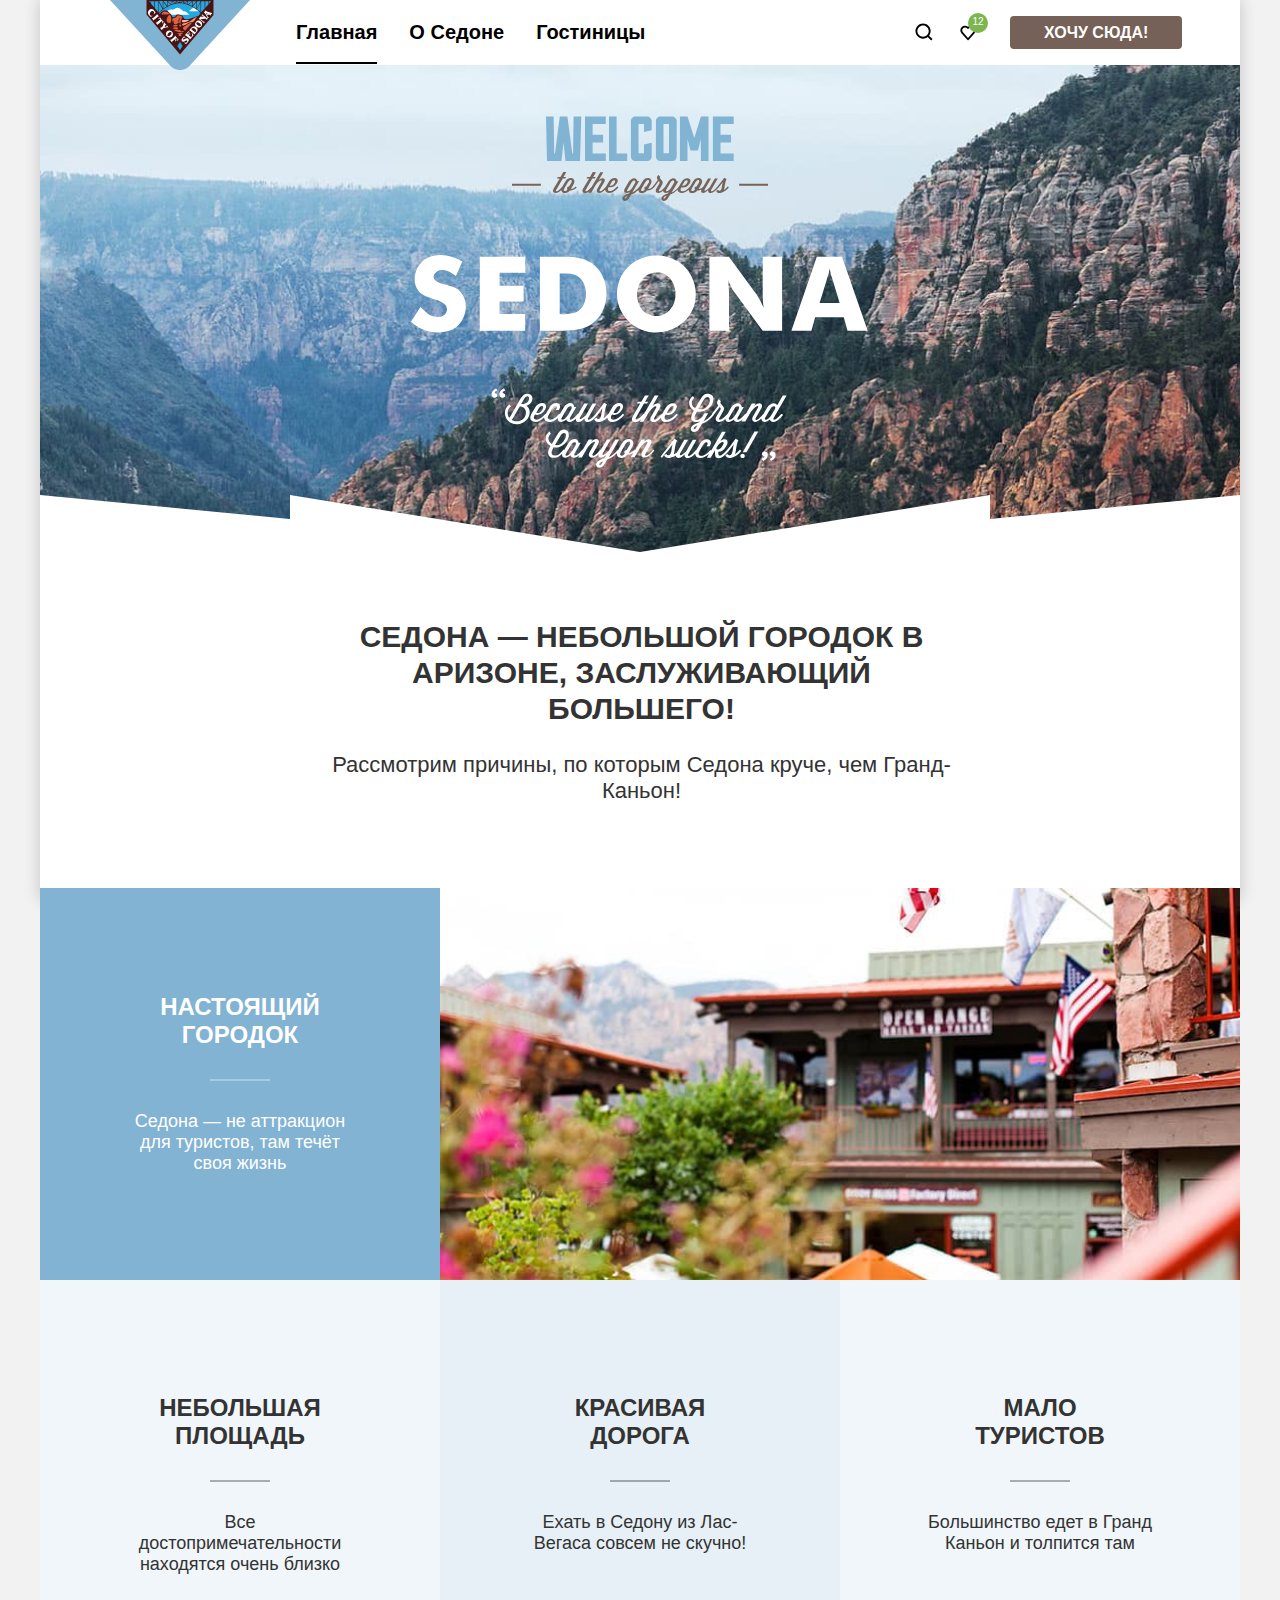
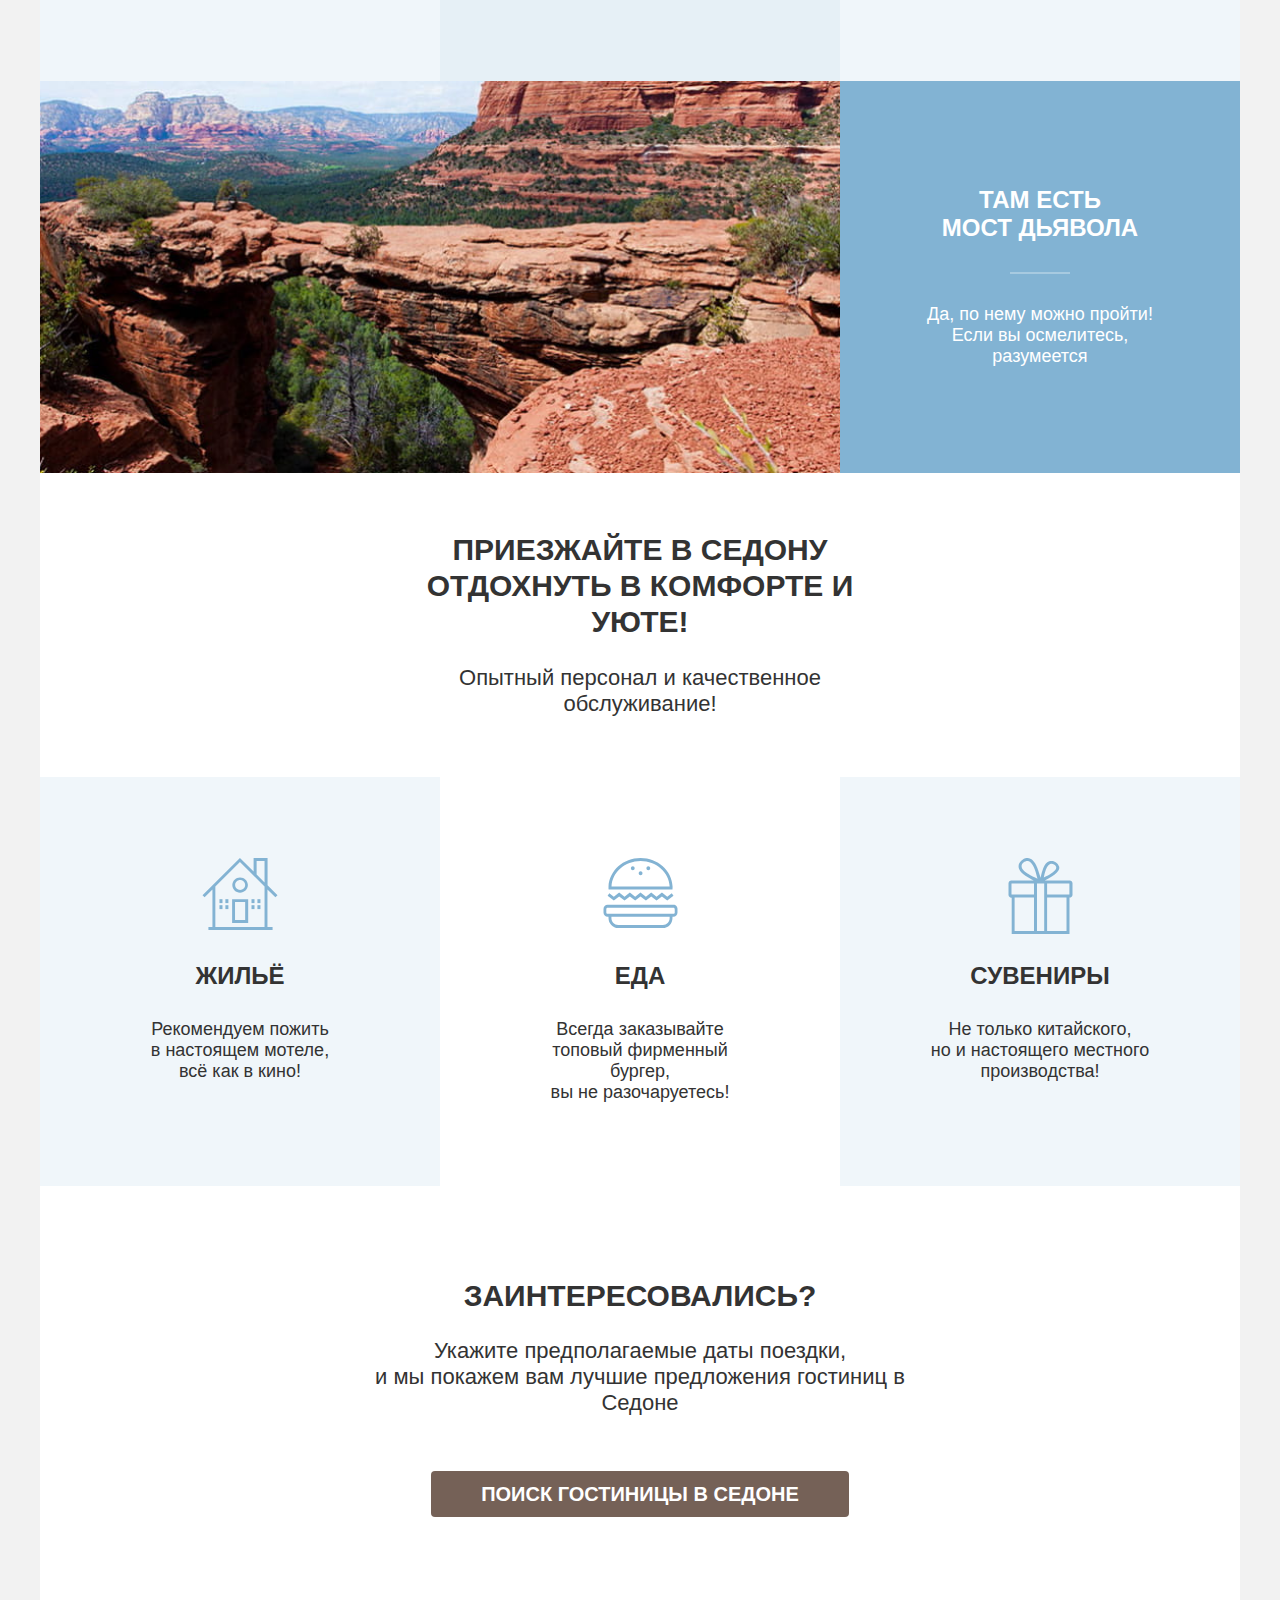
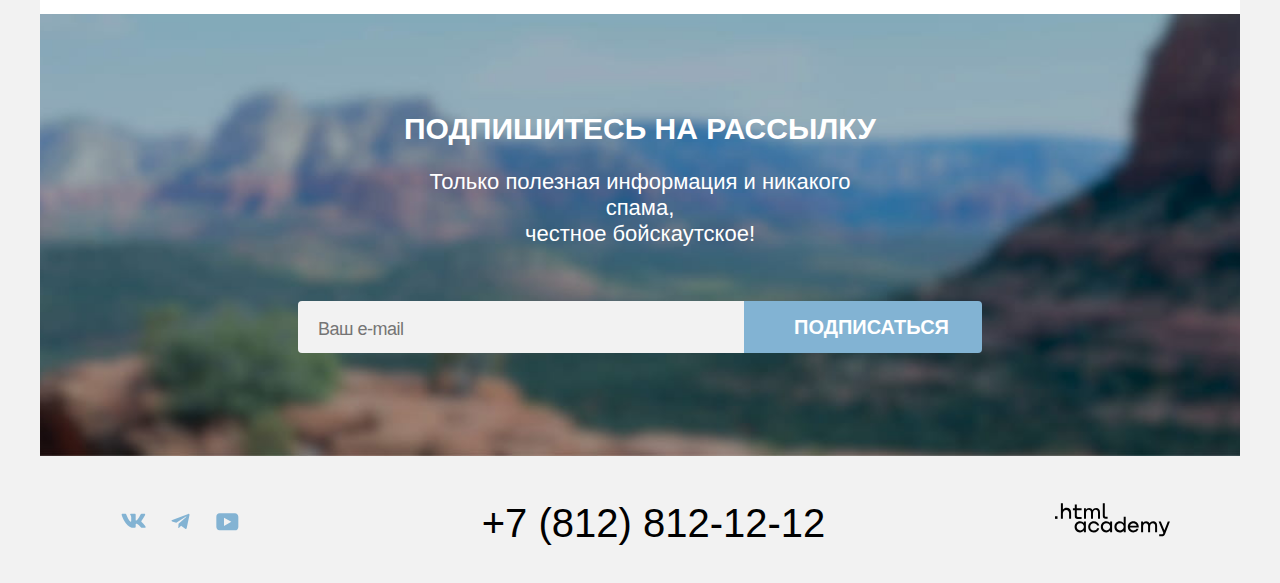
==== commit d665d826: "Merge pull request #10 from BigFloppa33/master" ====
--- a/index.html
+++ b/index.html
@@ -5,6 +5,7 @@
     <meta charset="utf-8">
     <title>HTML Academy: Седона</title>
     <link rel="stylesheet" href="styles/styles.css">
+    <link rel="icon" href="images/favicon.ico">
   </head>
 
   <body>
--- a/styles/styles.css
+++ b/styles/styles.css
@@ -164,8 +164,7 @@
 }
 
 .link-here:focus {
-  box-shadow: inset 0 0 0 4px #e7e7e7;
-  outline: none;
+  background-color  : #615048;
 }
 
 .link-here:active {
@@ -266,7 +265,7 @@
 }
 
 .sedona {
-  margin: 61px 276px;
+  margin: 67px 276px 61px 276px;
 }
 .sedona-title {
   width: 651px;
@@ -282,7 +281,12 @@
 .hero-image {
   background-position: center ,center;
   padding-top: 51px;
-  padding-bottom: 82px;
+  padding-bottom: 79px;
+}
+
+.advantages {
+  text-align: center;
+  margin-top: 84px;
 }
 
 .advantages-list {
@@ -299,13 +303,13 @@
 .advantages-item-container {
   width: 400px;
   min-height: 200px;
-  height: 385px;
-  padding: 90px 85px;
+  padding: 88px 85px;
   box-sizing: border-box;
 }
 .advantages-image {
   display: flex;
-
+  height: 100%;
+  object-fit: cover;
 }
 
 .advantages-item-toun{
@@ -369,7 +373,7 @@
 
 
 .services-invite {
-  margin: 64px 347.5px;
+  margin: 63px 347.5px 64px 347.5px;
 }
 
 .services-list {
@@ -381,7 +385,7 @@
 
 .services-item-container {
   width: 400px;
-  padding: 151px 85px 65px 85px;
+  padding: 153px 85px 65px 85px;
   min-height: 200px;
   box-sizing: border-box;
 }
@@ -397,12 +401,6 @@
   background-position: bottom ,0 0;
 }
 
-
-.advantages {
-  text-align: center;
-  margin-top: 90px;
-}
-
 .advantages-title {
   position: relative;
   margin: 0;
@@ -415,7 +413,7 @@
 
 .advantages-title-toun,
 .advantages-title-bridge {
-  margin-top: -11px;
+  margin-top: -9px;
 }
 
 .advantages-description {
@@ -447,12 +445,14 @@
 .services {
   text-align: center;
   list-style-type: none;
+  margin-top: -4px;
 }
 
 .services-invite-title {
   font-size: 30px;
   line-height: 36px;
   text-transform: uppercase;
+  margin-top: -4px;
 }
 
 .services-invite-subtitle {
@@ -481,7 +481,7 @@
 }
 
 .search-button {
-  padding: 11px 50px 11px 50px;
+  padding: 12px 50px 12px 50px;
   border-radius: 4px;
   background-color:#756157;
   font-size: 20px;
@@ -494,8 +494,6 @@
 
 .search-button:focus {
   background-color: #615048;
-  box-shadow: inset 0 0 0 4px #e7e7e7;
-  outline: none;
 }
 
 .search-button:active {
@@ -507,13 +505,13 @@
   font-size: 30px;
   line-height: 36px;
   text-transform: uppercase;
-  margin: 0;
+  margin-bottom: 24px;
 }
 
 .hotel-subtitle {
   font-size: 22px;
   line-height: 26px;
-  margin-bottom: 62px;
+  margin-bottom: 60px;
 }
 
 .subscribe {
@@ -528,7 +526,7 @@
 
 .subscribe-container {
   width: 684px;
-  padding: 96px 258px 104px 258px;
+  padding: 97px 258px 103px 258px;
   box-sizing: content-box;
 }
 
@@ -563,8 +561,10 @@
   font-size: 18px;
   line-height: 24px;
   padding-left: 20px;
+  padding-top: 6px;
   background-color: #F2F2F2;
   outline: none;
+  letter-spacing: -0.5px;
 }
 
 
@@ -592,8 +592,7 @@
 }
 
 .subscribe-button:focus {
-  box-shadow: inset 0 0 0 4px #e7e7e7;
-  outline: none;
+  background-color: #68A2CA;
 }
 
 
@@ -608,7 +607,7 @@
   width: 1060px;
   padding: 40px 70px 30px 70px;
   align-items: flex-start;
-  margin-top: 5px;
+  margin-top: 7px;
 }
 
 
@@ -691,15 +690,15 @@
   color: rgba(117, 97, 87, 0.3);
 }
 
-.footer-link-logo:hover svg path{
+.footer-link-logo:hover path{
   fill:#756157;
 }
 
-.footer-link-logo:focus svg path{
+.footer-link-logo:focus path{
   fill:#756157;
 }
 
-.footer-link-logo:active svg path{
+.footer-link-logo:active path{
   fill:#756157;
   opacity: 0.3;
 }
